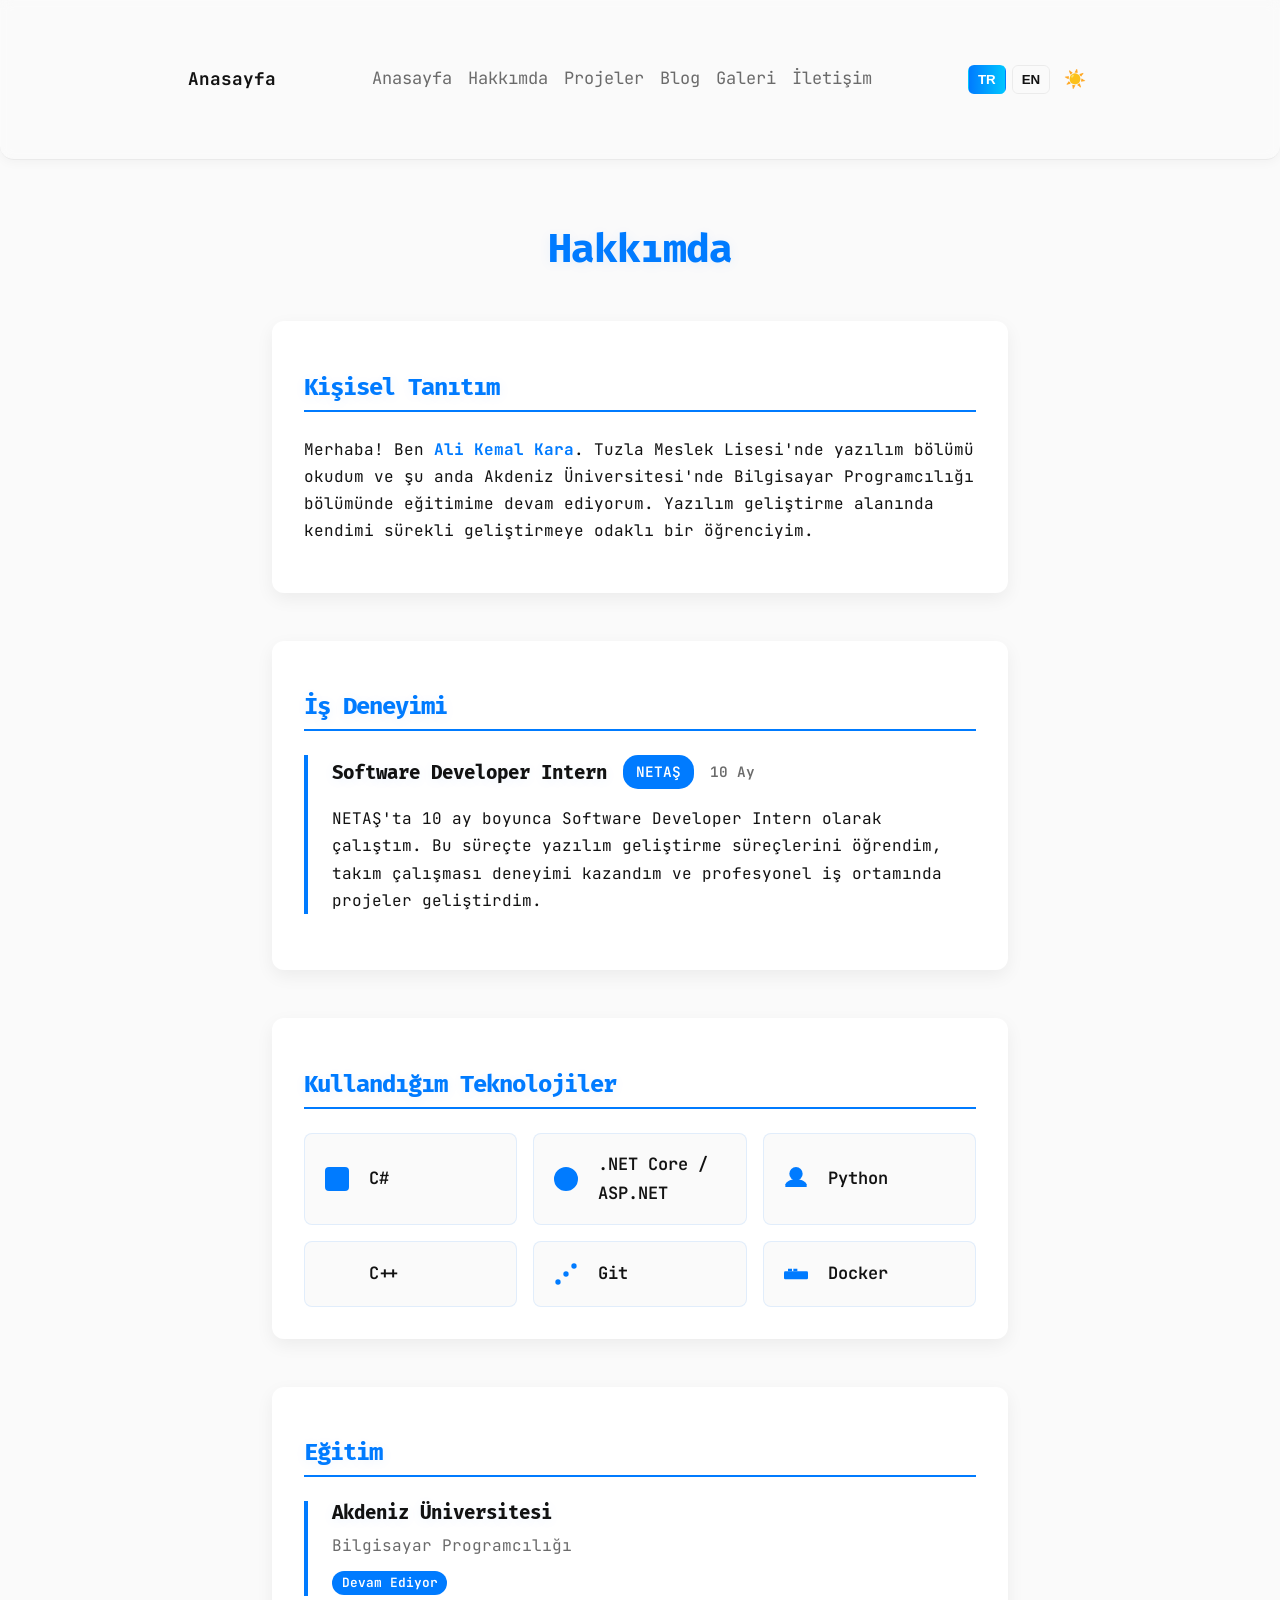
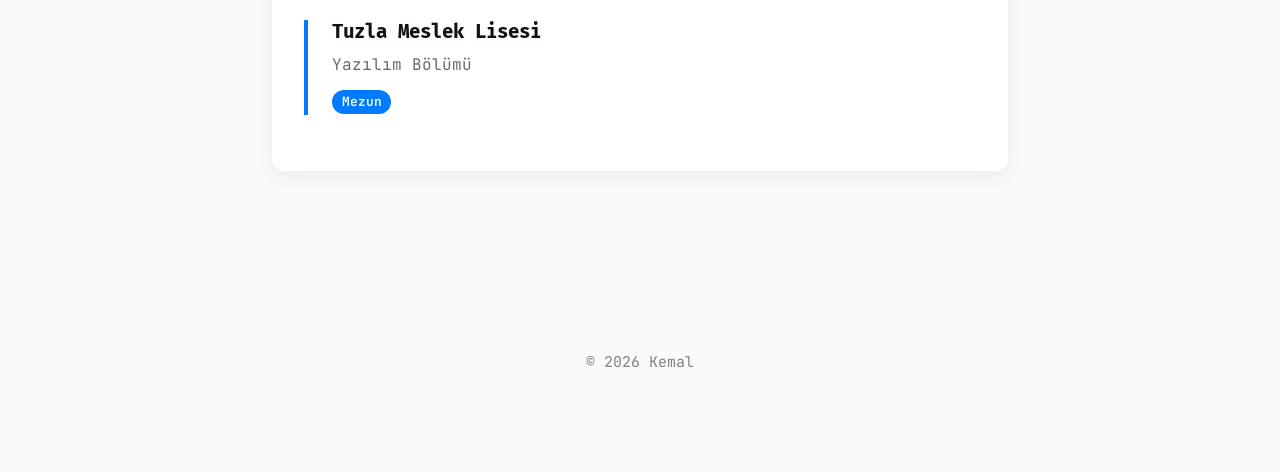
==== about.html @ acdd277d "first commit" ====
<!doctype html>
<html lang="tr" data-theme="light">
<head>
  <meta charset="utf-8" />
  <meta name="viewport" content="width=device-width,initial-scale=1" />
  <title data-key="title_about">Ali Kemal — Hakkımda</title>
  <link rel="preconnect" href="https://fonts.googleapis.com">
  <link rel="preconnect" href="https://fonts.gstatic.com" crossorigin>
  <link href="https://fonts.googleapis.com/css2?family=Fira+Mono:wght@400;700&family=Fira+Code:wght@400;700&family=JetBrains+Mono:wght@400;700&display=swap" rel="stylesheet">
  <link rel="stylesheet" href="style.css">
  <link rel="manifest" href="manifest.json">
  <link rel="icon" href="favicon.svg" type="image/svg+xml">
</head>
<body>
  <div id="preloader" class="preloader">
    <div class="spinner"><div></div><div></div><div></div></div>
  </div>

  <header class="site-header">
    <div class="container header-inner">
      <a class="logo" href="index.html" data-key="nav_home">Kemal</a>
      <nav class="nav">
        <a href="index.html" data-key="nav_home">Anasayfa</a>
        <a href="about.html" data-key="nav_about">Hakkımda</a>
        <a href="projects.html" data-key="nav_projects">Projeler</a>
        <a href="blog.html" data-key="nav_blog">Blog</a>
        <a href="gallery.html" data-key="nav_gallery">Galeri</a>
        <a href="contact.html" data-key="nav_contact">İletişim</a>
      </nav>

      <div class="controls">
        <div class="lang-switch" role="group" aria-label="Dil seçici">
          <button class="lang-btn" data-lang="tr" aria-pressed="false">TR</button>
          <button class="lang-btn" data-lang="en" aria-pressed="false">EN</button>
        </div>
        <button id="theme-toggle-2" class="theme-toggle" aria-label="Tema değiştir">☀️</button>
        <button id="menu-toggle-2" class="menu-toggle">☰</button>
      </div>
    </div>
  </header>

  <main id="main-content">
    <section class="container about-simple">
      <div class="about-header">
        <h1 data-key="about_title">Hakkımda</h1>
      </div>

      <!-- Personal Introduction -->
      <div class="about-section">
        <h2 data-key="personal_intro_title">Kişisel Tanıtım</h2>
        <div class="about-content">
          <p data-key="personal_intro">
            Merhaba! Ben <strong>Ali Kemal Kara</strong>. Tuzla Meslek Lisesi'nde yazılım bölümü okudum ve şu anda Akdeniz Üniversitesi'nde Bilgisayar Programcılığı bölümünde eğitimime devam ediyorum. Yazılım geliştirme alanında kendimi sürekli geliştirmeye odaklı bir öğrenciyim.
          </p>
        </div>
      </div>

      <!-- Work Experience -->
      <div class="about-section">
        <h2 data-key="work_experience_title">İş Deneyimi</h2>
        <div class="about-content">
          <div class="experience-item">
            <div class="experience-header">
              <h3 data-key="netas_position">Software Developer Intern</h3>
              <span class="company" data-key="netas_company">NETAŞ</span>
              <span class="duration" data-key="netas_duration">10 Ay</span>
            </div>
            <p data-key="netas_description">
              NETAŞ'ta 10 ay boyunca Software Developer Intern olarak çalıştım. Bu süreçte yazılım geliştirme süreçlerini öğrendim, takım çalışması deneyimi kazandım ve profesyonel iş ortamında projeler geliştirdim.
            </p>
          </div>
        </div>
      </div>

      <!-- Technologies -->
      <div class="about-section">
        <h2 data-key="technologies_title">Kullandığım Teknolojiler</h2>
        <div class="about-content">
          <div class="tech-grid">
            <div class="tech-item">
              <div class="tech-icon">
                <svg viewBox="0 0 24 24" fill="currentColor">
                  <rect x="3" y="3" width="18" height="18" rx="3"/>
                </svg>
              </div>
              <span data-key="tech_csharp">C#</span>
            </div>
            
            <div class="tech-item">
              <div class="tech-icon">
                <svg viewBox="0 0 24 24" fill="currentColor">
                  <path d="M3 12a9 9 0 1 0 18 0 9 9 0 0 0-18 0z"/>
                </svg>
              </div>
              <span data-key="tech_dotnet">.NET Core / ASP.NET</span>
            </div>
            
            <div class="tech-item">
              <div class="tech-icon">
                <svg viewBox="0 0 24 24" fill="currentColor">
                  <circle cx="12" cy="8" r="5"/>
                  <path d="M4 16c2-4 8-4 8-4s6 0 8 4v2H4v-2z"/>
                </svg>
              </div>
              <span data-key="tech_python">Python</span>
            </div>
            
            <div class="tech-item">
              <div class="tech-icon">
                <svg viewBox="0 0 24 24" fill="currentColor">
                  <path d="M4 12h16M12 4v16" stroke-width="1.6" stroke-linecap="round" stroke-linejoin="round"/>
                </svg>
              </div>
              <span data-key="tech_cpp">C++</span>
            </div>
            
            <div class="tech-item">
              <div class="tech-icon">
                <svg viewBox="0 0 24 24" fill="currentColor">
                  <circle cx="6" cy="18" r="2"/>
                  <circle cx="18" cy="6" r="2"/>
                  <circle cx="12" cy="12" r="2"/>
                  <path d="M13 11l5-5M11 13l-5 5"/>
                </svg>
              </div>
              <span data-key="tech_git">Git</span>
            </div>
            
            <div class="tech-item">
              <div class="tech-icon">
                <svg viewBox="0 0 24 24" fill="currentColor">
                  <rect x="3" y="10" width="18" height="6" rx="1"/>
                  <path d="M6 8h3v2H6zM10 8h3v2h-3z"/>
                </svg>
              </div>
              <span data-key="tech_docker">Docker</span>
            </div>
          </div>
        </div>
      </div>

      <!-- Education -->
      <div class="about-section">
        <h2 data-key="education_title">Eğitim</h2>
        <div class="about-content">
          <div class="education-item">
            <h3 data-key="university_name">Akdeniz Üniversitesi</h3>
            <p data-key="university_department">Bilgisayar Programcılığı</p>
            <span class="education-status" data-key="university_status">Devam Ediyor</span>
          </div>
          
          <div class="education-item">
            <h3 data-key="highschool_name">Tuzla Meslek Lisesi</h3>
            <p data-key="highschool_department">Yazılım Bölümü</p>
            <span class="education-status" data-key="highschool_status">Mezun</span>
          </div>
        </div>
      </div>
    </section>
  </main>

  <footer class="site-footer">
    <div class="container"><small>© <span id="year-2"></span> Kemal</small></div>
  </footer>

  <div id="modal" class="modal" aria-hidden="true">
    <div class="modal-inner"><button id="modal-close-2" class="modal-close">✕</button><img id="modal-img-2" src="" alt="" /></div>
  </div>

  <script src="script.js"></script>
</body>
</html>
---- style.css ----
:root{
  --bg:#FAFAFA;
  --text:#121212;
  --muted:#6b6b6b;
  --accent:#007BFF;
  --accent2:#00c6ff;
  --card:#ffffff;
  --shadow: 0 6px 18px rgba(17,17,17,0.06);
}

[data-theme="dark"]{
  --bg:#121212;
  --text:#E0E0E0;
  --muted:#9a9a9a;
  --accent:#3390FF;
  --card:#1b1b1b;
  --shadow: 0 6px 18px rgba(0,0,0,0.6);
}

*{box-sizing:border-box}
html,body{height:100%}
body{
  margin:0;padding:0;
  font-family: 'JetBrains Mono', 'Fira Code', 'Fira Mono', 'Menlo', 'Consolas', monospace;
  background:var(--bg);color:var(--text);
  font-size: 17px;
  line-height: 1.7;
  -webkit-font-smoothing:antialiased;
  -moz-osx-font-smoothing:grayscale;
}
.container{max-width:1000px;margin:0 auto;padding:3rem;}

/* Smooth theme transitions for variables and common visual properties */
:root, [data-theme] {
  transition: background-color 360ms ease, color 360ms ease, border-color 360ms ease, box-shadow 360ms ease, fill 360ms ease, stroke 360ms ease;
}

/* Header: glassmorphism + spaced nav */
.site-header{
  background: rgba(255,255,255,0.66);
  backdrop-filter: blur(6px) saturate(120%);
  border-radius: 0 0 14px 14px;
  padding: 0.6rem 0;
}
[data-theme='dark'] .site-header{
  background: rgba(24,22,42,0.6);
}
.header-inner{gap:1rem}
.nav{display:flex;gap:1.2rem;align-items:center}
.nav a{position:relative;padding:0.4rem 0.2rem;color:var(--muted);}
.nav a::after{content:'';position:absolute;left:0;right:0;bottom:-6px;height:3px;background:linear-gradient(90deg,var(--accent),var(--accent2));opacity:0;transform:translateY(6px);transition:all 220ms ease;border-radius:6px}
.nav a:hover::after, .nav a.active::after{opacity:1;transform:translateY(0)}

/* Mobile slide panel for nav and backdrop */
.nav-panel{
  position:fixed;top:0;right:-320px;width:280px;height:100vh;background:var(--card);box-shadow:0 20px 60px rgba(0,0,0,0.12);transition:right 320ms cubic-bezier(.2,.9,.3,1);z-index:10005;padding:2.4rem 1.2rem;display:flex;flex-direction:column;gap:1rem
}
.nav-panel.open{right:0}
.nav-backdrop{position:fixed;inset:0;background:rgba(0,0,0,0.35);opacity:0;pointer-events:none;transition:opacity 220ms ease;z-index:10004}
.nav-backdrop.open{opacity:1;pointer-events:auto}

@media (max-width:820px){
  .nav{display:none}
  .menu-toggle{display:block}
}

/* theme switching helper - subtle fade for items that don't use CSS variables
   We add transitions for many visual properties so the switch doesn't feel abrupt */
.theme-switching, .theme-switching * {
  transition: background-color 380ms ease, color 380ms ease, border-color 380ms ease, box-shadow 380ms ease, filter 380ms ease, fill 380ms ease, stroke 380ms ease;
}

.menu-toggle-close{background:transparent;border:1px solid var(--muted);padding:0.6rem 0.9rem;border-radius:8px;cursor:pointer}

/* Modern başlıklar */
h1, h2, h3 {
  font-family: 'Fira Mono', 'JetBrains Mono', 'Fira Code', 'Menlo', 'Consolas', monospace;
  font-weight: 800;
  letter-spacing: -1px;
  color: var(--accent);
  text-shadow: 0 2px 12px rgba(0,123,255,0.08);
  line-height: 1.2;
}
h1 { font-size: 2.6rem; margin-bottom: 0.7rem; }
h2 { font-size: 2rem; margin-bottom: 0.5rem; }
h3 { font-size: 1.3rem; margin-bottom: 0.4rem; }

p, li, label, input, textarea, .btn, small {
  font-size: 1rem;
  line-height: 1.7;
}
small {
  font-size: 0.93rem;
  opacity: 0.85;
}

/* Butonlara degrade ve gölge */
.btn {
  background: linear-gradient(90deg, var(--accent) 60%, #00c6ff 100%);
  box-shadow: 0 4px 16px rgba(0,123,255,0.13);
  border: none;
  font-weight: 600;
  letter-spacing: 0.5px;
  transition: transform 0.15s, box-shadow 0.15s, background 0.3s;
}
.btn:hover {
  transform: translateY(-2px) scale(1.04);
  box-shadow: 0 8px 24px rgba(0,123,255,0.18);
  background: linear-gradient(90deg, #00c6ff 0%, var(--accent) 100%);
}

/* Kartlara hover animasyonu */
.card {
  transition: transform 0.18s, box-shadow 0.18s;
}
.card:hover {
  transform: translateY(-6px) scale(1.03) rotate(-1deg);
  box-shadow: 0 12px 32px rgba(0,123,255,0.13);
  border: 1.5px solid var(--accent);
}

/* Menüye blur ve yarı saydamlık */
.site-header {
  background: rgba(255,255,255,0.75);
  box-shadow: 0 2px 12px rgba(0,0,0,0.04);
  border-bottom: 1px solid #eaeaea;
}
[data-theme="dark"] .site-header {
  background: rgba(18,18,18,0.85);
  border-bottom: 1px solid #232323;
}

/* Responsive menü animasyonu */
@media (max-width:820px){
  .nav {
    transition: max-height 0.4s cubic-bezier(.4,0,.2,1);
    max-height: 0;
    overflow: hidden;
    background: rgba(255,255,255,0.97);
    border-radius: 0 0 12px 12px;
    box-shadow: 0 8px 32px rgba(0,0,0,0.08);
    margin-top: 0.5rem;
    position: absolute;
    left: 0; right: 0;
    z-index: 99;
  }
  [data-theme="dark"] .nav {
    background: rgba(18,18,18,0.97);
  }
  .nav.open {
    display: flex;
    flex-direction: column;
    max-height: 400px;
    padding-bottom: 1rem;
  }
  .menu-toggle {
    display: block;
    z-index: 100;
  }
}

/* Footer sosyal ikonlar */
.footer-socials {
  display: flex;
  justify-content: center;
  gap: 1.2rem;
  margin-top: 1.2rem;
}
.footer-socials a {
  color: var(--muted);
  font-size: 1.5rem;
  transition: color 0.2s;
}
.footer-socials a:hover {
  color: var(--accent);
}

.site-header{backdrop-filter: blur(6px);position:sticky;top:0;background:transparent;padding:0.6rem 0;z-index:40}
.header-inner{display:flex;align-items:center;justify-content:space-between}
.logo{font-weight:700;text-decoration:none;color:var(--text);font-size:1.1rem}
.nav{display:flex;gap:1rem}
.nav a{text-decoration:none;color:var(--muted);padding:0.4rem 0;border-bottom:2px solid transparent}
.nav a:hover, .nav a.active{color:var(--accent);border-color:transparent}
.controls{display:flex;align-items:center;gap:0.5rem}
.lang-btn{background:transparent;border:1px solid transparent;padding:0.3rem 0.5rem;border-radius:4px;cursor:pointer}
.theme-toggle{background:transparent;border:none;cursor:pointer;font-size:1.1rem}
.menu-toggle{display:none}

/* language switch styles */
.lang-switch{display:flex;gap:0.4rem;align-items:center}
.lang-switch .lang-btn{border:1px solid rgba(0,0,0,0.06);background:transparent;padding:0.35rem 0.55rem;border-radius:6px;font-weight:700;color:var(--text)}
.lang-switch .lang-btn[aria-pressed="true"]{background:linear-gradient(90deg,var(--accent),var(--accent2));color:var(--card);border-color:transparent}
/* Ensure language buttons remain readable in dark theme and have a clear focus state */
[data-theme="dark"] .lang-switch .lang-btn{border-color:rgba(255,255,255,0.06);color:var(--text)}
.lang-switch .lang-btn:focus{outline:3px solid rgba(0,123,255,0.12);outline-offset:3px;border-color:transparent}

.hero{padding:6rem 0 8rem}
.hero h1{font-size:2.4rem;margin:0 0 1rem}
.btn{display:inline-block;padding:0.7rem 1.1rem;border-radius:8px;background:var(--accent);color:white;text-decoration:none}

/* Neon heading + animated blob decoration */
.hero{position:relative;overflow:visible}
.hero-blob{position:absolute;right:-8%;top:-12%;width:420px;height:420px;border-radius:50%;background:radial-gradient(circle at 30% 30%, rgba(0,198,255,0.18), rgba(0,123,255,0.08) 40%, transparent 60%), linear-gradient(135deg, rgba(127,76,255,0.06), rgba(76,175,255,0.04));filter:blur(28px);transform:translate3d(0,0,0);z-index:0;pointer-events:none}
.neon{position:relative;z-index:2;color:var(--accent);text-shadow:0 2px 18px rgba(0,123,255,0.08), 0 0 24px rgba(0,198,255,0.03);}
.neon::after{content:'';position:absolute;left:-6px;right:-6px;bottom:-8px;height:8px;background:linear-gradient(90deg,var(--accent),var(--accent2));filter:blur(14px);opacity:0.12;z-index:1}
.hero-sub{position:relative;z-index:2;color:var(--muted);max-width:760px}

/* subtle parallax interaction for hero blob */
.hero.hover-enabled .hero-blob{transition:transform 420ms cubic-bezier(.2,.9,.3,1)}

/* Enhanced project card hover: lift + neon edge */
.projects .card{transition:transform 260ms ease, box-shadow 260ms ease, border 260ms ease}
.projects .card:hover{transform:translateY(-10px) scale(1.02);box-shadow:0 22px 60px rgba(0,123,255,0.12);border:1px solid rgba(51,144,255,0.12)}

/* Slight floating animation for cards */
.projects .card{will-change:transform}

/* Terminal / typewriter in hero */
.hero-terminal{position:relative;z-index:2;background:rgba(0,0,0,0.04);border-radius:10px;padding:0.8rem 1rem;margin-top:1.2rem;max-width:780px;color:var(--text);font-family: 'Fira Code', monospace;border:1px solid rgba(0,0,0,0.04)}
.hero-terminal .terminal-bar{display:flex;gap:6px;margin-bottom:8px}
.hero-terminal .dot{width:10px;height:10px;border-radius:50%;display:inline-block}
.hero-terminal .dot.red{background:#ff5f56}
.hero-terminal .dot.yellow{background:#ffbd2e}
.hero-terminal .dot.green{background:#27c93f}
.hero-terminal .terminal-body{margin:0;padding:0;font-size:0.95rem}

/* Tech badges */
.tech-badges{display:flex;flex-wrap:wrap;gap:0.5rem;margin-top:1rem;z-index:2}
.tech-badges .badge{background:linear-gradient(90deg,rgba(255,255,255,0.06),rgba(255,255,255,0.02));padding:0.35rem 0.6rem;border-radius:999px;font-weight:700;border:1px solid rgba(0,0,0,0.04);color:var(--muted);font-size:0.95rem}

.tech-badges .badge{display:inline-flex;align-items:center;gap:8px;padding:6px 10px;border-radius:999px;background:rgba(255,255,255,0.06);backdrop-filter:blur(4px);border:1px solid rgba(255,255,255,0.04);font-weight:600}
.badge-icon{width:18px;height:18px;display:block;fill:currentColor;opacity:0.95}
.badge-label{display:inline-block;white-space:nowrap}

.skills{list-style:none;padding:0;display:flex;flex-wrap:wrap;gap:12px}
.skills li{display:inline-flex;align-items:center;gap:8px;padding:6px 8px;border-radius:8px;background:var(--surface);box-shadow:var(--card-shadow)}
.skill-icon{width:18px;height:18px;display:block;fill:currentColor;opacity:0.95}
.skill-label{font-weight:600}

/* 3D tilt for project cards */
.projects .card{transform-style:preserve-3d}
.projects .card .card-body{transform:translateZ(0)}
.projects .card.tilt{transition:transform 120ms ease-out}


.site-footer{padding:3rem 0;text-align:center;color:var(--muted);}

.projects .grid{display:grid;grid-template-columns:repeat(auto-fit,minmax(260px,1fr));gap:1.4rem}
.card{background:var(--card);border-radius:12px;overflow:hidden;box-shadow:var(--shadow);display:flex;flex-direction:column}
.card img{width:100%;height:160px;object-fit:cover}
.card-body{padding:1rem}
.card-links a{margin-right:0.6rem;color:var(--accent);text-decoration:none}

.photo-grid{display:grid;grid-template-columns:repeat(auto-fit,minmax(220px,1fr));gap:0.8rem}
.photo{width:100%;height:160px;object-fit:cover;cursor:pointer;border-radius:8px}

.skill-bars .skill{margin-bottom:0.8rem}
.bar{background:linear-gradient(90deg,rgba(0,0,0,0.03),rgba(0,0,0,0.01));height:12px;border-radius:999px;overflow:hidden}
.bar-fill{height:100%;background:var(--accent);border-radius:999px}

.contact-form{display:flex;flex-direction:column;gap:0.6rem;max-width:720px}
.contact-form label{display:flex;flex-direction:column;font-size:0.95rem}
.contact-form input,.contact-form textarea{padding:0.6rem;border-radius:8px;border:1px solid #ddd;background:transparent;color:var(--text)}
.form-msg{margin-top:0.6rem;color:var(--muted)}

/* Social buttons on contact page */
.socials{display:flex;gap:0.6rem;margin-top:1rem}
.socials .social-btn{display:inline-flex;align-items:center;gap:0.6rem;padding:0.6rem 0.9rem;border-radius:999px;background:linear-gradient(90deg,var(--accent),var(--accent2));color:var(--card);text-decoration:none;font-weight:700;box-shadow:0 6px 18px rgba(0,123,255,0.12);transition:transform 160ms ease, box-shadow 160ms ease, opacity 160ms ease}
.socials .social-btn svg{flex:0 0 auto;color:inherit}
.socials .social-btn:hover{transform:translateY(-3px);box-shadow:0 12px 26px rgba(0,123,255,0.16)}
.socials .social-btn:active{transform:translateY(-1px)}
[data-theme="dark"] .socials .social-btn{box-shadow:0 6px 18px rgba(0,0,0,0.45)}

/* Modal */
.modal{position:fixed;inset:0;display:none;align-items:center;justify-content:center;background:rgba(0,0,0,0.6);z-index:60}
.modal[aria-hidden="false"]{display:flex}
.modal-inner{position:relative;max-width:90%;max-height:90%}
.modal img{max-width:100%;max-height:80vh;border-radius:8px}
.modal-close{position:absolute;right:-10px;top:-10px;background:var(--card);border-radius:50%;border:none;padding:0.4rem;cursor:pointer}

/* Preloader */
.preloader{position:fixed;inset:0;display:flex;align-items:center;justify-content:center;background:var(--bg);z-index:999}
.spinner{display:flex;gap:8px}
.spinner div{width:10px;height:10px;border-radius:50%;background:var(--accent);animation:blink 1s infinite}
.spinner div:nth-child(2){animation-delay:0.15s}
.spinner div:nth-child(3){animation-delay:0.3s}
@keyframes blink{0%,80%,100%{opacity:0.15;transform:scale(0.9)}40%{opacity:1;transform:scale(1.15)}}

/* Page transition */
main{transition:opacity 350ms ease-in-out}

@media (max-width:820px){
  .nav{display:none}
  .menu-toggle{display:block}
  .container{padding:1.6rem}
}

/* Page transition overlay + progress */
.page-overlay{
  position:fixed;inset:0;display:flex;align-items:center;justify-content:center;pointer-events:none;z-index:9999;opacity:0;transition:opacity 320ms ease;background:linear-gradient(180deg,rgba(0,0,0,0.0),rgba(0,0,0,0.0));
}
.page-overlay[data-active="true"]{opacity:1;pointer-events:auto}
.progress-bar{
  position:fixed;left:0;top:0;height:3px;background:linear-gradient(90deg,var(--accent),var(--accent2));width:0%;transition:width 260ms linear;z-index:10000
}

/* Main content enter/exit animations */
#main-content.page-exit{
  opacity:0;transform:translateY(8px) scale(0.995);filter:blur(0.6px);transition:opacity 260ms ease, transform 260ms ease, filter 260ms ease;
}
#main-content.page-enter{
  opacity:0;transform:translateY(10px);filter:blur(1px);transition:opacity 320ms cubic-bezier(.2,.9,.3,1), transform 320ms cubic-bezier(.2,.9,.3,1), filter 320ms ease;
}
#main-content.page-enter.show{
  opacity:1;transform:translateY(0);filter:blur(0);
}

/* Theme-aware overlay tint */
body[data-theme='light'] .page-overlay{background:linear-gradient(180deg,rgba(127,76,255,0.02),rgba(76,175,255,0.02));}
body[data-theme='dark'] .page-overlay{background:linear-gradient(180deg,rgba(127,76,255,0.06),rgba(76,175,255,0.04));}

/* Blog Styles */
.blog-header {
  text-align: center;
  margin-bottom: 3rem;
}

.blog-header h2 {
  margin-bottom: 1rem;
}

.blog-header p {
  color: var(--muted);
  font-size: 1.1rem;
  max-width: 600px;
  margin: 0 auto;
}

.blog-filters {
  display: flex;
  justify-content: center;
  gap: 1rem;
  margin-bottom: 3rem;
  flex-wrap: wrap;
}

.filter-btn {
  background: transparent;
  border: 2px solid var(--accent);
  color: var(--accent);
  padding: 0.5rem 1.2rem;
  border-radius: 25px;
  cursor: pointer;
  font-weight: 600;
  transition: all 0.3s ease;
  font-size: 0.9rem;
}

.filter-btn:hover, .filter-btn.active {
  background: var(--accent);
  color: var(--card);
  transform: translateY(-2px);
  box-shadow: 0 4px 12px rgba(0,123,255,0.3);
}

.blog-grid {
  display: grid;
  grid-template-columns: repeat(auto-fit, minmax(350px, 1fr));
  gap: 2rem;
  margin-bottom: 3rem;
}

.blog-card {
  background: var(--card);
  border-radius: 16px;
  overflow: hidden;
  box-shadow: var(--shadow);
  transition: all 0.3s ease;
  opacity: 1;
  transform: translateY(0);
}

.blog-card:hover {
  transform: translateY(-8px) scale(1.02);
  box-shadow: 0 20px 40px rgba(0,123,255,0.15);
}

.blog-card.hidden {
  opacity: 0;
  transform: translateY(20px);
  pointer-events: none;
}

.blog-image {
  position: relative;
  height: 200px;
  overflow: hidden;
}

.blog-image img {
  width: 100%;
  height: 100%;
  object-fit: cover;
  transition: transform 0.3s ease;
}

.blog-card:hover .blog-image img {
  transform: scale(1.05);
}

.blog-category {
  position: absolute;
  top: 1rem;
  left: 1rem;
  background: var(--accent);
  color: var(--card);
  padding: 0.3rem 0.8rem;
  border-radius: 15px;
  font-size: 0.8rem;
  font-weight: 600;
}

.blog-content {
  padding: 1.5rem;
}

.blog-meta {
  display: flex;
  justify-content: space-between;
  align-items: center;
  margin-bottom: 1rem;
  font-size: 0.85rem;
  color: var(--muted);
}

.blog-content h3 {
  margin: 0 0 1rem 0;
  font-size: 1.3rem;
  line-height: 1.4;
  color: var(--text);
}

.blog-content p {
  color: var(--muted);
  line-height: 1.6;
  margin-bottom: 1.5rem;
}

.blog-tags {
  display: flex;
  flex-wrap: wrap;
  gap: 0.5rem;
  margin-bottom: 1.5rem;
}

.tag {
  background: rgba(0,123,255,0.1);
  color: var(--accent);
  padding: 0.3rem 0.8rem;
  border-radius: 12px;
  font-size: 0.8rem;
  font-weight: 500;
}

.blog-read-more {
  color: var(--accent);
  text-decoration: none;
  font-weight: 600;
  display: inline-flex;
  align-items: center;
  gap: 0.5rem;
  transition: all 0.3s ease;
}

.blog-read-more:hover {
  transform: translateX(5px);
}

.blog-read-more::after {
  content: '→';
  transition: transform 0.3s ease;
}

.blog-read-more:hover::after {
  transform: translateX(3px);
}

.blog-pagination {
  display: flex;
  justify-content: center;
  align-items: center;
  gap: 1rem;
  margin-top: 3rem;
}

.pagination-btn {
  background: var(--accent);
  color: var(--card);
  border: none;
  padding: 0.7rem 1.2rem;
  border-radius: 8px;
  cursor: pointer;
  font-weight: 600;
  transition: all 0.3s ease;
}

.pagination-btn:hover:not(:disabled) {
  background: var(--accent2);
  transform: translateY(-2px);
}

.pagination-btn:disabled {
  background: var(--muted);
  cursor: not-allowed;
  opacity: 0.5;
}

.pagination-info {
  color: var(--muted);
  font-weight: 600;
}

/* Enhanced Contact Styles */
.contact-header {
  text-align: center;
  margin-bottom: 3rem;
}

.contact-header h2 {
  margin-bottom: 1rem;
}

.contact-header p {
  color: var(--muted);
  font-size: 1.1rem;
  max-width: 600px;
  margin: 0 auto;
}

.contact-content {
  display: grid;
  grid-template-columns: 1fr 1fr;
  gap: 4rem;
  margin-bottom: 4rem;
}

.contact-info {
  display: flex;
  flex-direction: column;
  gap: 2rem;
}

.contact-card {
  display: flex;
  align-items: center;
  gap: 1.5rem;
  padding: 1.5rem;
  background: var(--card);
  border-radius: 12px;
  box-shadow: var(--shadow);
  transition: all 0.3s ease;
}

.contact-card:hover {
  transform: translateY(-4px);
  box-shadow: 0 12px 24px rgba(0,123,255,0.1);
}

.contact-icon {
  width: 50px;
  height: 50px;
  background: linear-gradient(135deg, var(--accent), var(--accent2));
  border-radius: 12px;
  display: flex;
  align-items: center;
  justify-content: center;
  color: white;
  flex-shrink: 0;
}

.contact-details h3 {
  margin: 0 0 0.5rem 0;
  font-size: 1.1rem;
  color: var(--text);
}

.contact-details p {
  margin: 0;
  color: var(--muted);
}

.contact-form {
  background: var(--card);
  padding: 2rem;
  border-radius: 16px;
  box-shadow: var(--shadow);
}

.form-group {
  margin-bottom: 1.5rem;
}

.form-group label {
  display: block;
  margin-bottom: 0.5rem;
  font-weight: 600;
  color: var(--text);
}

.form-group input,
.form-group textarea {
  width: 100%;
  padding: 0.8rem 1rem;
  border: 2px solid rgba(0,0,0,0.1);
  border-radius: 8px;
  background: var(--bg);
  color: var(--text);
  font-family: inherit;
  transition: all 0.3s ease;
  resize: vertical;
}

.form-group input:focus,
.form-group textarea:focus {
  outline: none;
  border-color: var(--accent);
  box-shadow: 0 0 0 3px rgba(0,123,255,0.1);
}

.error-message {
  display: block;
  color: #e74c3c;
  font-size: 0.85rem;
  margin-top: 0.5rem;
  opacity: 0;
  transform: translateY(-10px);
  transition: all 0.3s ease;
}

.error-message.show {
  opacity: 1;
  transform: translateY(0);
}

.form-group.error input,
.form-group.error textarea {
  border-color: #e74c3c;
  box-shadow: 0 0 0 3px rgba(231,76,60,0.1);
}

.btn-submit {
  width: 100%;
  position: relative;
  overflow: hidden;
}

.btn-loading {
  display: flex;
  align-items: center;
  justify-content: center;
  gap: 0.5rem;
}

.form-msg {
  margin-top: 1rem;
  padding: 1rem;
  border-radius: 8px;
  text-align: center;
  font-weight: 600;
  opacity: 0;
  transform: translateY(-10px);
  transition: all 0.3s ease;
}

.form-msg.show {
  opacity: 1;
  transform: translateY(0);
}

.form-msg.success {
  background: rgba(39,174,96,0.1);
  color: #27ae60;
  border: 1px solid rgba(39,174,96,0.2);
}

.form-msg.error {
  background: rgba(231,76,60,0.1);
  color: #e74c3c;
  border: 1px solid rgba(231,76,60,0.2);
}

.contact-socials {
  text-align: center;
}

.contact-socials h3 {
  margin-bottom: 2rem;
  color: var(--text);
}

.contact-socials .socials {
  justify-content: center;
}

/* AOS Animation Styles */
[data-aos] {
  opacity: 0;
  transition-property: opacity, transform;
  transition-duration: 0.6s;
  transition-timing-function: ease-out;
}

[data-aos].aos-animate {
  opacity: 1;
}

[data-aos="fade-up"] {
  transform: translateY(30px);
}

[data-aos="fade-up"].aos-animate {
  transform: translateY(0);
}

[data-aos="fade-right"] {
  transform: translateX(-30px);
}

[data-aos="fade-right"].aos-animate {
  transform: translateX(0);
}

[data-aos="fade-left"] {
  transform: translateX(30px);
}

[data-aos="fade-left"].aos-animate {
  transform: translateX(0);
}

[data-aos="zoom-in"] {
  transform: scale(0.8);
}

[data-aos="zoom-in"].aos-animate {
  transform: scale(1);
}

/* Enhanced Project Cards */
.project-image {
  position: relative;
  height: 160px;
  background: linear-gradient(135deg, var(--accent), var(--accent2));
  display: flex;
  align-items: center;
  justify-content: center;
  overflow: hidden;
}

.project-icon {
  color: white;
  opacity: 0.9;
  transition: all 0.3s ease;
}

.project-language {
  position: absolute;
  top: 1rem;
  right: 1rem;
  background: rgba(255,255,255,0.2);
  backdrop-filter: blur(4px);
  color: white;
  padding: 0.3rem 0.8rem;
  border-radius: 15px;
  font-size: 0.8rem;
  font-weight: 600;
}

.project-stats {
  display: flex;
  gap: 1rem;
  margin: 1rem 0;
  font-size: 0.85rem;
  color: var(--muted);
}

.stat {
  display: flex;
  align-items: center;
  gap: 0.3rem;
}

.stat svg {
  opacity: 0.7;
}

.projects .card:hover .project-icon {
  transform: scale(1.1) rotate(5deg);
}

.projects .card:hover .project-image {
  background: linear-gradient(135deg, var(--accent2), var(--accent));
}

/* Responsive Design */
@media (max-width: 768px) {
  .blog-grid {
    grid-template-columns: 1fr;
    gap: 1.5rem;
  }
  
  .blog-filters {
    gap: 0.5rem;
  }
  
  .filter-btn {
    padding: 0.4rem 1rem;
    font-size: 0.85rem;
  }
  
  .contact-content {
    grid-template-columns: 1fr;
    gap: 2rem;
  }
  
  .contact-card {
    padding: 1rem;
  }
  
  .contact-form {
    padding: 1.5rem;
  }
  
  .blog-card {
    margin: 0 1rem;
  }

  .project-stats {
    flex-wrap: wrap;
    gap: 0.8rem;
  }
}

@media (max-width: 480px) {
  .blog-filters {
    flex-direction: column;
    align-items: center;
  }
  
  .contact-card {
    flex-direction: column;
    text-align: center;
    gap: 1rem;
  }

  .project-image {
    height: 120px;
  }

  .project-icon svg {
    width: 40px;
    height: 40px;
  }
}

/* Simple About Page Styles */
.about-simple {
  max-width: 800px;
  margin: 0 auto;
  padding: 2rem;
}

.about-header {
  text-align: center;
  margin-bottom: 3rem;
}

.about-header h1 {
  font-size: 2.5rem;
  color: var(--accent);
  margin-bottom: 0.5rem;
}

.about-section {
  margin-bottom: 3rem;
  background: var(--card);
  padding: 2rem;
  border-radius: 12px;
  box-shadow: var(--shadow);
}

.about-section h2 {
  color: var(--accent);
  font-size: 1.5rem;
  margin-bottom: 1.5rem;
  border-bottom: 2px solid var(--accent);
  padding-bottom: 0.5rem;
}

.about-content p {
  line-height: 1.7;
  color: var(--text);
  margin-bottom: 1rem;
}

.about-content strong {
  color: var(--accent);
  font-weight: 700;
}

/* Experience Item */
.experience-item {
  border-left: 4px solid var(--accent);
  padding-left: 1.5rem;
  margin-bottom: 1.5rem;
}

.experience-header {
  display: flex;
  flex-wrap: wrap;
  align-items: center;
  gap: 1rem;
  margin-bottom: 1rem;
}

.experience-header h3 {
  color: var(--text);
  font-size: 1.2rem;
  margin: 0;
}

.company {
  background: var(--accent);
  color: white;
  padding: 0.3rem 0.8rem;
  border-radius: 15px;
  font-size: 0.9rem;
  font-weight: 600;
}

.duration {
  color: var(--muted);
  font-weight: 600;
  font-size: 0.9rem;
}

/* Technologies Grid */
.tech-grid {
  display: grid;
  grid-template-columns: repeat(auto-fit, minmax(200px, 1fr));
  gap: 1rem;
}

.tech-item {
  display: flex;
  align-items: center;
  gap: 1rem;
  padding: 1rem;
  background: var(--bg);
  border-radius: 8px;
  border: 1px solid rgba(0,123,255,0.1);
  transition: all 0.2s ease;
}

.tech-item:hover {
  transform: translateY(-2px);
  box-shadow: 0 4px 12px rgba(0,123,255,0.1);
  border-color: var(--accent);
}

.tech-icon {
  width: 32px;
  height: 32px;
  color: var(--accent);
  flex-shrink: 0;
}

.tech-item span {
  font-weight: 600;
  color: var(--text);
}

/* Education Items */
.education-item {
  border-left: 4px solid var(--accent);
  padding-left: 1.5rem;
  margin-bottom: 1.5rem;
}

.education-item h3 {
  color: var(--text);
  font-size: 1.2rem;
  margin: 0 0 0.5rem 0;
}

.education-item p {
  color: var(--muted);
  margin: 0 0 0.5rem 0;
}

.education-status {
  background: var(--accent);
  color: white;
  padding: 0.2rem 0.6rem;
  border-radius: 12px;
  font-size: 0.8rem;
  font-weight: 600;
}

/* Responsive Design for Simple About */
@media (max-width: 768px) {
  .about-simple {
    padding: 1rem;
  }
  
  .about-header h1 {
    font-size: 2rem;
  }
  
  .about-section {
    padding: 1.5rem;
  }
  
  .tech-grid {
    grid-template-columns: 1fr;
  }
  
  .experience-header {
    flex-direction: column;
    align-items: flex-start;
    gap: 0.5rem;
  }
}

@media (max-width: 480px) {
  .about-header h1 {
    font-size: 1.8rem;
  }
  
  .about-section h2 {
    font-size: 1.3rem;
  }
  
  .tech-item {
    padding: 0.8rem;
  }
  
  .tech-icon {
    width: 24px;
    height: 24px;
  }
}
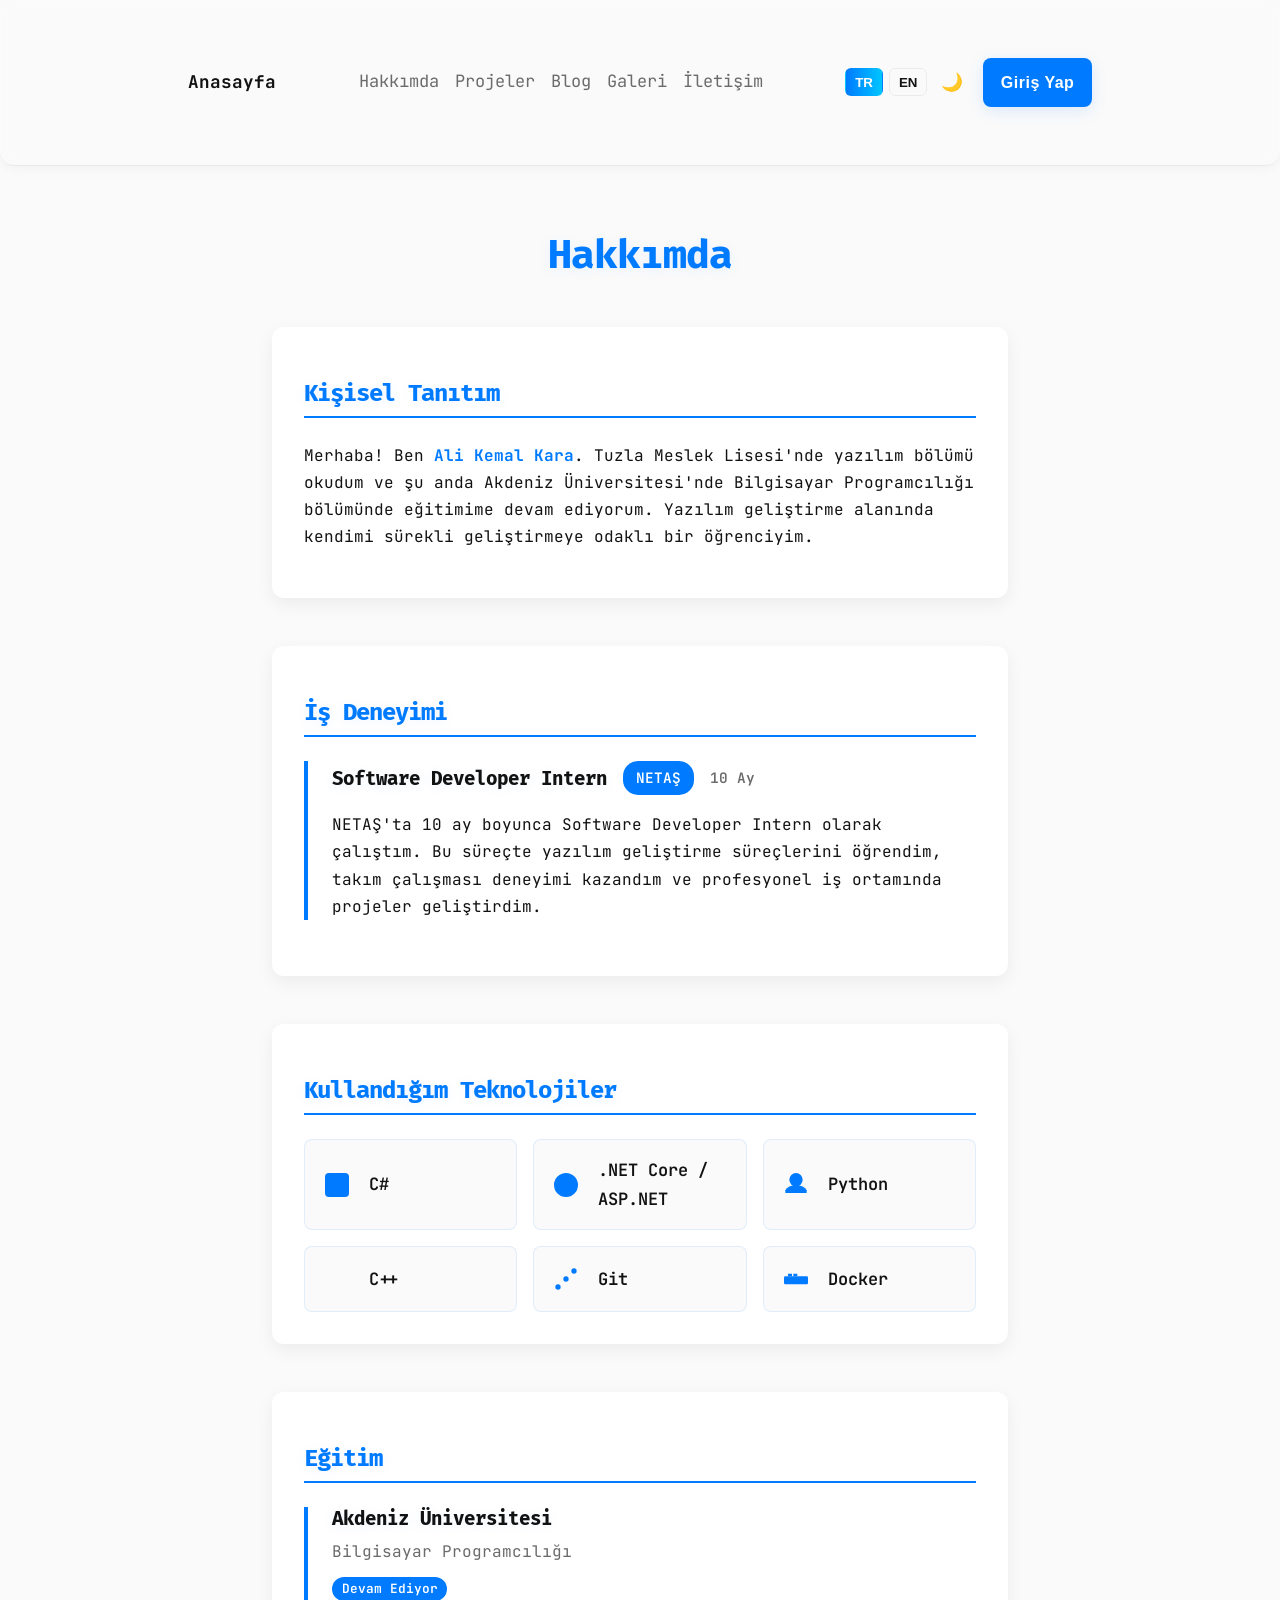
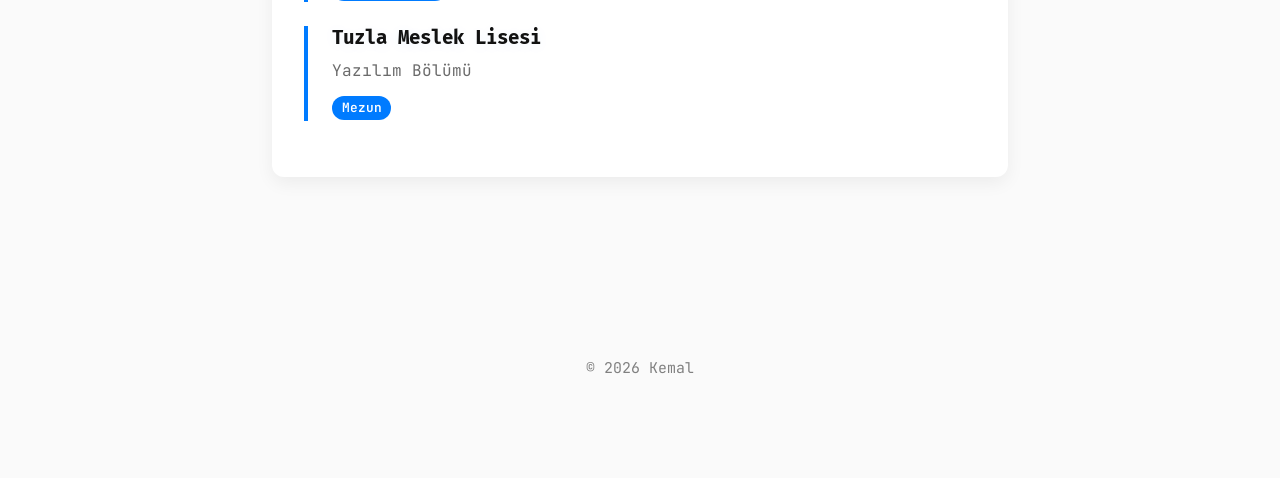
==== commit 2b80ae0b: "mesaj" ====
--- a/about.html
+++ b/about.html
@@ -20,7 +20,7 @@
     <div class="container header-inner">
       <a class="logo" href="index.html" data-key="nav_home">Kemal</a>
       <nav class="nav">
-        <a href="index.html" data-key="nav_home">Anasayfa</a>
+       <!-- <a href="index.html" data-key="nav_home">Anasayfa</a> -->
         <a href="about.html" data-key="nav_about">Hakkımda</a>
         <a href="projects.html" data-key="nav_projects">Projeler</a>
         <a href="blog.html" data-key="nav_blog">Blog</a>
--- a/style.css
+++ b/style.css
@@ -51,24 +51,73 @@
 .nav a::after{content:'';position:absolute;left:0;right:0;bottom:-6px;height:3px;background:linear-gradient(90deg,var(--accent),var(--accent2));opacity:0;transform:translateY(6px);transition:all 220ms ease;border-radius:6px}
 .nav a:hover::after, .nav a.active::after{opacity:1;transform:translateY(0)}
 
-/* Mobile slide panel for nav and backdrop */
+/* Mobile slide panel for nav and backdrop (polished) */
 .nav-panel{
-  position:fixed;top:0;right:-320px;width:280px;height:100vh;background:var(--card);box-shadow:0 20px 60px rgba(0,0,0,0.12);transition:right 320ms cubic-bezier(.2,.9,.3,1);z-index:10005;padding:2.4rem 1.2rem;display:flex;flex-direction:column;gap:1rem
-}
-.nav-panel.open{right:0}
-.nav-backdrop{position:fixed;inset:0;background:rgba(0,0,0,0.35);opacity:0;pointer-events:none;transition:opacity 220ms ease;z-index:10004}
+  position:fixed;
+  top:0;
+  right:0;
+  bottom:0;
+  width:320px;
+  max-width:85vw;
+  background: linear-gradient(180deg, var(--card), rgba(255,255,255,0.02));
+  box-shadow: -12px 0 30px rgba(0,0,0,0.45);
+  transition: transform 260ms cubic-bezier(.2,.9,.2,1);
+  z-index:1400;
+  padding:22px 16px;
+  display:flex;
+  flex-direction:column;
+  gap:12px;
+  transform:translateX(110%);
+  .menu-toggle-close{background:linear-gradient(180deg, rgba(0,0,0,0.02), rgba(255,255,255,0.01));border:1px solid rgba(0,0,0,0.06);padding:0.7rem 0.9rem;border-radius:10px;cursor:pointer;color:var(--text);font-weight:700;align-self:stretch;text-align:center}
+  border-left: 1px solid rgba(0,0,0,0.04);
+}
+.nav-panel.open{transform:translateX(0)}
+.nav-backdrop{position:fixed;inset:0;background:linear-gradient(rgba(0,0,0,0.45),rgba(0,0,0,0.65));opacity:0;pointer-events:none;transition:opacity 220ms ease;z-index:1300;backdrop-filter:blur(6px)}
 .nav-backdrop.open{opacity:1;pointer-events:auto}
+
+/* mobile-panel link styles */
+  .blog-grid {
+    display: grid;
+    grid-template-columns: repeat(auto-fit, minmax(260px, 1fr));
+    gap: 1rem 1.2rem;
+    margin-bottom: 2.6rem;
+    align-items: start;
+  }
+.nav-panel .mobile-nav{display:flex;flex-direction:column;gap:10px}
+.nav-panel .mobile-nav a{color:var(--text);text-decoration:none;padding:0.85rem 0.6rem;border-radius:8px;font-weight:700}
+.nav-panel .mobile-nav a:hover{background:rgba(0,0,0,0.04);transform:translateX(4px);transition:transform 160ms ease, background 140ms ease}
+.nav-panel .mobile-nav a.active{background:rgba(0,0,0,0.06)}
+
 
 @media (max-width:820px){
   .nav{display:none}
   .menu-toggle{display:block}
 }
+  .blog-card {
+    background: linear-gradient(180deg, var(--card), rgba(0,0,0,0.02));
+    border-radius: 14px;
+    overflow: hidden;
+    box-shadow: 0 12px 30px rgba(2,6,23,0.25);
+    transition: transform 260ms ease, box-shadow 260ms ease, opacity 200ms ease;
+    opacity: 1;
+    transform: translateY(0);
+    border: 1px solid rgba(0,0,0,0.04);
+  }
 
 /* theme switching helper - subtle fade for items that don't use CSS variables
    We add transitions for many visual properties so the switch doesn't feel abrupt */
 .theme-switching, .theme-switching * {
   transition: background-color 380ms ease, color 380ms ease, border-color 380ms ease, box-shadow 380ms ease, filter 380ms ease, fill 380ms ease, stroke 380ms ease;
 }
+  .modal{position:fixed;inset:0;display:none;align-items:center;justify-content:center;background:linear-gradient(rgba(0,0,0,0.45), rgba(0,0,0,0.65));z-index:1000}
+  .modal[aria-hidden="false"]{display:flex}
+  .modal-inner{position:relative;max-width:92%;max-height:92%;padding:18px;border-radius:12px;background:var(--card);box-shadow:0 18px 60px rgba(2,8,30,0.45);border:1px solid rgba(0,0,0,0.06)}
+  .modal img{max-width:100%;max-height:78vh;border-radius:8px}
+  .modal-close{position:absolute;right:-10px;top:-10px;background:var(--card);border-radius:50%;border:none;padding:0.4rem;cursor:pointer;box-shadow:0 6px 18px rgba(0,0,0,0.12)}
+
+  /* Utilities */
+  .muted{color:var(--muted)}
+  .small{font-size:0.92rem}
 
 .menu-toggle-close{background:transparent;border:1px solid var(--muted);padding:0.6rem 0.9rem;border-radius:8px;cursor:pointer}
 
@@ -152,6 +201,7 @@
     flex-direction: column;
     max-height: 400px;
     padding-bottom: 1rem;
+    position:relative;z-index:60;
   }
   .menu-toggle {
     display: block;
@@ -365,7 +415,7 @@
 
 .blog-grid {
   display: grid;
-  grid-template-columns: repeat(auto-fit, minmax(350px, 1fr));
+  grid-template-columns: repeat(auto-fit, minmax(280px, 1fr));
   gap: 2rem;
   margin-bottom: 3rem;
 }
@@ -389,6 +439,40 @@
   opacity: 0;
   transform: translateY(20px);
   pointer-events: none;
+}
+
+/* Align blog-data generated markup (.card-media / .card-body) with blog styles */
+.blog-card .card-media{
+  height: 220px;
+  overflow: hidden;
+  background: linear-gradient(180deg, rgba(0,0,0,0.02), rgba(0,0,0,0.01));
+}
+.blog-card .card-media img{width:100%;height:100%;object-fit:cover;display:block;transition:transform 0.35s ease}
+.blog-card:hover .card-media img{transform:scale(1.04)}
+.blog-card .card-body{padding:1.4rem 1.4rem 1.8rem}
+.blog-card .card-title{margin:0 0 0.6rem;color:var(--text);font-size:1.15rem}
+.blog-card .card-excerpt{color:var(--muted);margin:0 0 1rem;line-height:1.6}
+.blog-card .card-actions{display:flex;justify-content:flex-end}
+.blog-card .card-actions .btn{padding:0.48rem 0.9rem;border-radius:8px;font-size:0.92rem}
+
+/* Modal for post content: make inner panel more readable */
+.post-modal-inner{
+  background: var(--card);
+  padding: 1.2rem 1.4rem;
+  border-radius: 12px;
+  max-width: 900px;
+  width: calc(100% - 40px);
+  max-height: 90vh;
+  overflow:auto;
+  box-shadow: 0 20px 60px rgba(0,0,0,0.24);
+}
+.post-modal-inner .post-content h2{margin-top:0}
+.post-modal-inner img{border-radius:8px;margin-bottom:12px}
+
+@media (max-width:600px){
+  .blog-grid{grid-template-columns:repeat(auto-fit,minmax(220px,1fr));gap:1rem}
+  .blog-card .card-media{height:160px}
+  .container{padding:1.4rem}
 }
 
 .blog-image {
